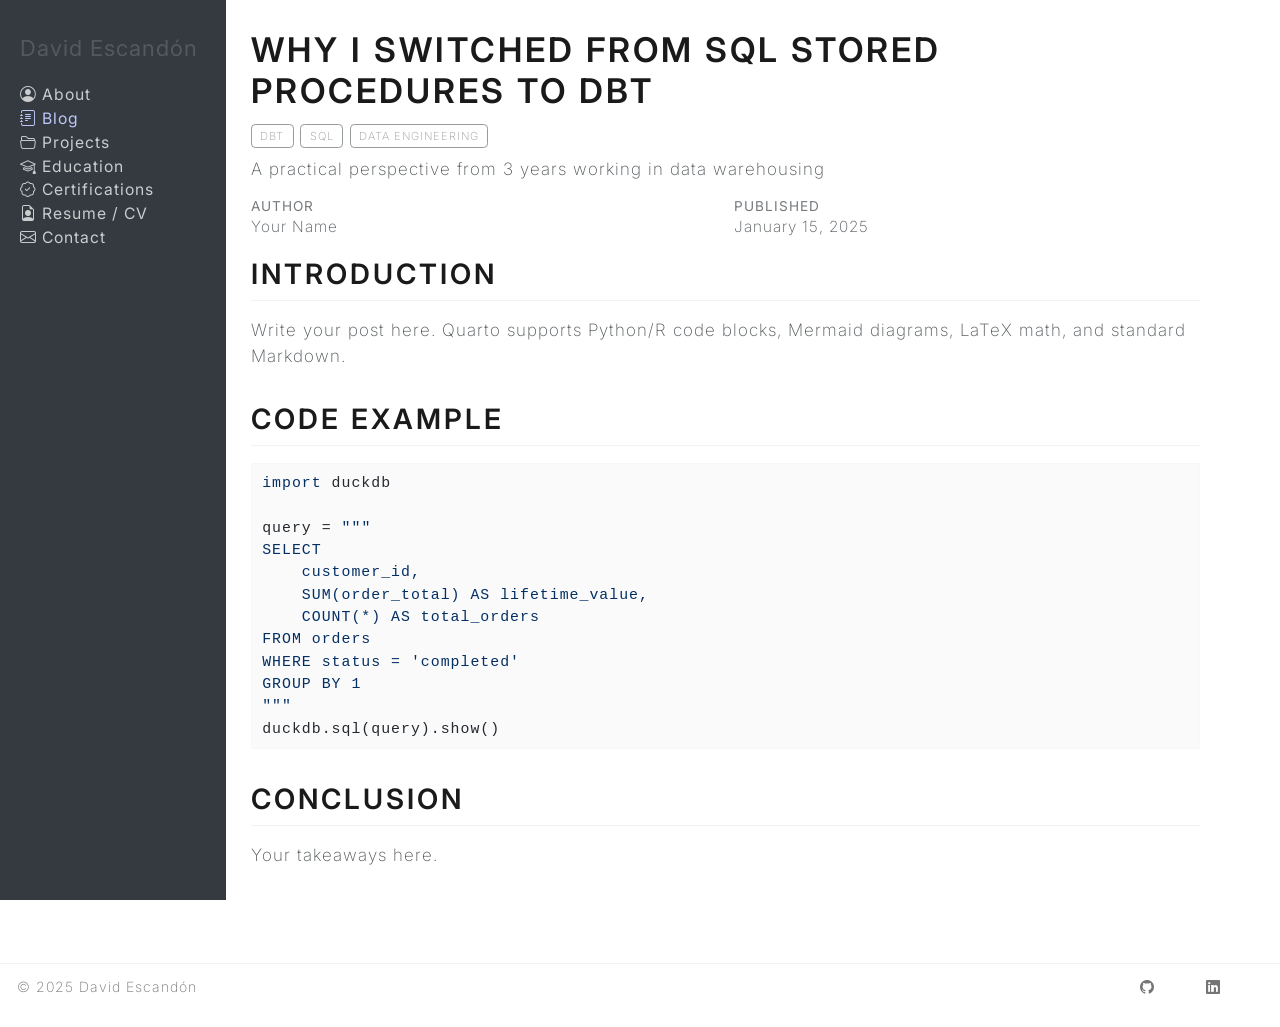
==== blog/index.html @ 57369915 "Built site for gh-pages" ====
<!DOCTYPE html>
<html xmlns="http://www.w3.org/1999/xhtml" lang="en" xml:lang="en"><head>

<meta charset="utf-8">
<meta name="generator" content="quarto-1.9.37">

<meta name="viewport" content="width=device-width, initial-scale=1.0, user-scalable=yes">

<meta name="author" content="Your Name">
<meta name="dcterms.date" content="2025-01-15">
<meta name="description" content="A practical perspective from 3 years working in data warehousing">

<title>Why I Switched from SQL Stored Procedures to dbt – David Escandón</title>
<style>
/* Default styles provided by pandoc.
** See https://pandoc.org/MANUAL.html#variables-for-html for config info.
*/
code{white-space: pre-wrap;}
span.smallcaps{font-variant: small-caps;}
div.columns{display: flex; gap: min(4vw, 1.5em);}
div.column{flex: auto; overflow-x: auto;}
div.hanging-indent{margin-left: 1.5em; text-indent: -1.5em;}
ul.task-list{list-style: none;}
ul.task-list li input[type="checkbox"] {
  width: 0.8em;
  margin: 0 0.8em 0.2em -1em; /* quarto-specific, see https://github.com/quarto-dev/quarto-cli/issues/4556 */ 
  vertical-align: middle;
}
/* CSS for syntax highlighting */
html { -webkit-text-size-adjust: 100%; }
pre > code.sourceCode { white-space: pre; position: relative; }
pre > code.sourceCode > span { display: inline-block; line-height: 1.25; }
pre > code.sourceCode > span:empty { height: 1.2em; }
.sourceCode { overflow: visible; }
code.sourceCode > span { color: inherit; text-decoration: inherit; }
div.sourceCode { margin: 1em 0; }
pre.sourceCode { margin: 0; }
@media screen {
div.sourceCode { overflow: auto; }
}
@media print {
pre > code.sourceCode { white-space: pre-wrap; }
pre > code.sourceCode > span { text-indent: -5em; padding-left: 5em; }
}
pre.numberSource code
  { counter-reset: source-line 0; }
pre.numberSource code > span
  { position: relative; left: -4em; counter-increment: source-line; }
pre.numberSource code > span > a:first-child::before
  { content: counter(source-line);
    position: relative; left: -1em; text-align: right; vertical-align: baseline;
    border: none; display: inline-block;
    -webkit-touch-callout: none; -webkit-user-select: none;
    -khtml-user-select: none; -moz-user-select: none;
    -ms-user-select: none; user-select: none;
    padding: 0 4px; width: 4em;
  }
pre.numberSource { margin-left: 3em;  padding-left: 4px; }
div.sourceCode
  {   }
@media screen {
pre > code.sourceCode > span > a:first-child::before { text-decoration: underline; }
}
</style>


<script src="../site_libs/quarto-nav/quarto-nav.js"></script>
<script src="../site_libs/quarto-nav/headroom.min.js"></script>
<script src="../site_libs/clipboard/clipboard.min.js"></script>
<script src="../site_libs/quarto-search/autocomplete.umd.js"></script>
<script src="../site_libs/quarto-search/fuse.min.js"></script>
<script src="../site_libs/quarto-search/quarto-search.js"></script>
<meta name="quarto:offset" content="../">
<link href="../assets/img/favicon.ico" rel="icon">
<script src="../site_libs/quarto-html/quarto.js" type="module"></script>
<script src="../site_libs/quarto-html/tabsets/tabsets.js" type="module"></script>
<script src="../site_libs/quarto-html/popper.min.js"></script>
<script src="../site_libs/quarto-html/tippy.umd.min.js"></script>
<script src="../site_libs/quarto-html/anchor.min.js"></script>
<link href="../site_libs/quarto-html/tippy.css" rel="stylesheet">
<link href="../site_libs/quarto-html/quarto-syntax-highlighting-acf12a64177840b8d86f2d4f01b2e9fb.css" rel="stylesheet" id="quarto-text-highlighting-styles">
<script src="../site_libs/bootstrap/bootstrap.min.js"></script>
<link href="../site_libs/bootstrap/bootstrap-icons.css" rel="stylesheet">
<link href="../site_libs/bootstrap/bootstrap-f2866c8a03bc882b912ad53b33cc07be.min.css" rel="stylesheet" append-hash="true" id="quarto-bootstrap" data-mode="light">
<script id="quarto-search-options" type="application/json">{
  "location": "sidebar",
  "copy-button": false,
  "collapse-after": 3,
  "panel-placement": "start",
  "type": "textbox",
  "limit": 50,
  "keyboard-shortcut": [
    "f",
    "/",
    "s"
  ],
  "show-item-context": false,
  "language": {
    "search-no-results-text": "No results",
    "search-matching-documents-text": "matching documents",
    "search-copy-link-title": "Copy link to search",
    "search-hide-matches-text": "Hide additional matches",
    "search-more-match-text": "more match in this document",
    "search-more-matches-text": "more matches in this document",
    "search-clear-button-title": "Clear",
    "search-text-placeholder": "",
    "search-detached-cancel-button-title": "Cancel",
    "search-submit-button-title": "Submit",
    "search-label": "Search"
  }
}</script>


<link rel="stylesheet" href="../assets/css/styles.css">
</head>

<body class="nav-sidebar docked fullcontent quarto-light">

<div id="quarto-search-results"></div>
  <header id="quarto-header" class="headroom fixed-top">
  <nav class="quarto-secondary-nav">
    <div class="container-fluid d-flex">
      <button type="button" class="quarto-btn-toggle btn" data-bs-toggle="collapse" role="button" data-bs-target=".quarto-sidebar-collapse-item" aria-controls="quarto-sidebar" aria-expanded="false" aria-label="Toggle sidebar navigation" onclick="if (window.quartoToggleHeadroom) { window.quartoToggleHeadroom(); }">
        <i class="bi bi-layout-text-sidebar-reverse"></i>
      </button>
        <nav class="quarto-page-breadcrumbs" aria-label="breadcrumb"><ol class="breadcrumb"><li class="breadcrumb-item"><a href="../blog/index.html">Blog</a></li></ol></nav>
        <a class="flex-grow-1" role="navigation" data-bs-toggle="collapse" data-bs-target=".quarto-sidebar-collapse-item" aria-controls="quarto-sidebar" aria-expanded="false" aria-label="Toggle sidebar navigation" onclick="if (window.quartoToggleHeadroom) { window.quartoToggleHeadroom(); }">      
        </a>
    </div>
  </nav>
</header>
<!-- content -->
<div id="quarto-content" class="quarto-container page-columns page-rows-contents page-layout-article">
<!-- sidebar -->
  <nav id="quarto-sidebar" class="sidebar collapse collapse-horizontal quarto-sidebar-collapse-item sidebar-navigation docked overflow-auto">
    <div class="pt-lg-2 mt-2 text-left sidebar-header">
    <div class="sidebar-title mb-0 py-0">
      <a href="../">David Escandón</a> 
    </div>
      </div>
    <div class="sidebar-menu-container"> 
    <ul class="list-unstyled mt-1">
        <li class="sidebar-item">
  <div class="sidebar-item-container"> 
  <a href="../index.html" class="sidebar-item-text sidebar-link"><i class="bi bi-person-circle" role="img">
</i> 
 <span class="menu-text">About</span></a>
  </div>
</li>
        <li class="sidebar-item">
  <div class="sidebar-item-container"> 
  <a href="../blog/index.html" class="sidebar-item-text sidebar-link active"><i class="bi bi-journal-text" role="img">
</i> 
 <span class="menu-text">Blog</span></a>
  </div>
</li>
        <li class="sidebar-item">
  <div class="sidebar-item-container"> 
  <a href="../projects/index.html" class="sidebar-item-text sidebar-link"><i class="bi bi-folder2-open" role="img">
</i> 
 <span class="menu-text">Projects</span></a>
  </div>
</li>
        <li class="sidebar-item">
  <div class="sidebar-item-container"> 
  <a href="../education.html" class="sidebar-item-text sidebar-link"><i class="bi bi-mortarboard" role="img">
</i> 
 <span class="menu-text">Education</span></a>
  </div>
</li>
        <li class="sidebar-item">
  <div class="sidebar-item-container"> 
  <a href="../certifications.html" class="sidebar-item-text sidebar-link"><i class="bi bi-patch-check" role="img">
</i> 
 <span class="menu-text">Certifications</span></a>
  </div>
</li>
        <li class="sidebar-item">
  <div class="sidebar-item-container"> 
  <a href="../resume.html" class="sidebar-item-text sidebar-link"><i class="bi bi-file-earmark-person" role="img">
</i> 
 <span class="menu-text">Resume / CV</span></a>
  </div>
</li>
        <li class="sidebar-item">
  <div class="sidebar-item-container"> 
  <a href="../contact.html" class="sidebar-item-text sidebar-link"><i class="bi bi-envelope" role="img">
</i> 
 <span class="menu-text">Contact</span></a>
  </div>
</li>
    </ul>
    </div>
</nav>
<div id="quarto-sidebar-glass" class="quarto-sidebar-collapse-item" data-bs-toggle="collapse" data-bs-target=".quarto-sidebar-collapse-item"></div>
<!-- margin-sidebar -->
    
<!-- main -->
<main class="content" id="quarto-document-content">

<header id="title-block-header" class="quarto-title-block default">
<div class="quarto-title">
<h1 class="title">Why I Switched from SQL Stored Procedures to dbt</h1>
  <div class="quarto-categories">
    <div class="quarto-category">dbt</div>
    <div class="quarto-category">SQL</div>
    <div class="quarto-category">Data Engineering</div>
  </div>
  </div>

<div>
  <div class="description">
    A practical perspective from 3 years working in data warehousing
  </div>
</div>


<div class="quarto-title-meta">

    <div>
    <div class="quarto-title-meta-heading">Author</div>
    <div class="quarto-title-meta-contents">
             <p>Your Name </p>
          </div>
  </div>
    
    <div>
    <div class="quarto-title-meta-heading">Published</div>
    <div class="quarto-title-meta-contents">
      <p class="date">January 15, 2025</p>
    </div>
  </div>
  
    
  </div>
  


</header>


<section id="introduction" class="level2">
<h2 class="anchored" data-anchor-id="introduction">Introduction</h2>
<p>Write your post here. Quarto supports Python/R code blocks, Mermaid diagrams, LaTeX math, and standard Markdown.</p>
</section>
<section id="code-example" class="level2">
<h2 class="anchored" data-anchor-id="code-example">Code Example</h2>
<div class="code-copy-outer-scaffold"><div class="sourceCode" id="cb1"><pre class="sourceCode python code-with-copy"><code class="sourceCode python"><span id="cb1-1"><a href="#cb1-1" aria-hidden="true" tabindex="-1"></a><span class="im">import</span> duckdb</span>
<span id="cb1-2"><a href="#cb1-2" aria-hidden="true" tabindex="-1"></a></span>
<span id="cb1-3"><a href="#cb1-3" aria-hidden="true" tabindex="-1"></a>query <span class="op">=</span> <span class="st">"""</span></span>
<span id="cb1-4"><a href="#cb1-4" aria-hidden="true" tabindex="-1"></a><span class="st">SELECT</span></span>
<span id="cb1-5"><a href="#cb1-5" aria-hidden="true" tabindex="-1"></a><span class="st">    customer_id,</span></span>
<span id="cb1-6"><a href="#cb1-6" aria-hidden="true" tabindex="-1"></a><span class="st">    SUM(order_total) AS lifetime_value,</span></span>
<span id="cb1-7"><a href="#cb1-7" aria-hidden="true" tabindex="-1"></a><span class="st">    COUNT(*) AS total_orders</span></span>
<span id="cb1-8"><a href="#cb1-8" aria-hidden="true" tabindex="-1"></a><span class="st">FROM orders</span></span>
<span id="cb1-9"><a href="#cb1-9" aria-hidden="true" tabindex="-1"></a><span class="st">WHERE status = 'completed'</span></span>
<span id="cb1-10"><a href="#cb1-10" aria-hidden="true" tabindex="-1"></a><span class="st">GROUP BY 1</span></span>
<span id="cb1-11"><a href="#cb1-11" aria-hidden="true" tabindex="-1"></a><span class="st">"""</span></span>
<span id="cb1-12"><a href="#cb1-12" aria-hidden="true" tabindex="-1"></a>duckdb.sql(query).show()</span></code></pre></div><button title="Copy to Clipboard" class="code-copy-button"><i class="bi"></i></button></div>
</section>
<section id="conclusion" class="level2">
<h2 class="anchored" data-anchor-id="conclusion">Conclusion</h2>
<p>Your takeaways here.</p>


</section>

</main> <!-- /main -->
<script id="quarto-html-after-body" type="application/javascript">
  window.document.addEventListener("DOMContentLoaded", function (event) {
    const icon = "";
    const anchorJS = new window.AnchorJS();
    anchorJS.options = {
      placement: 'right',
      icon: icon
    };
    anchorJS.add('.anchored');
    const isCodeAnnotation = (el) => {
      for (const clz of el.classList) {
        if (clz.startsWith('code-annotation-')) {                     
          return true;
        }
      }
      return false;
    }
    const onCopySuccess = function(e) {
      // button target
      const button = e.trigger;
      // don't keep focus
      button.blur();
      // flash "checked"
      button.classList.add('code-copy-button-checked');
      var currentTitle = button.getAttribute("title");
      button.setAttribute("title", "Copied!");
      let tooltip;
      if (window.bootstrap) {
        button.setAttribute("data-bs-toggle", "tooltip");
        button.setAttribute("data-bs-placement", "left");
        button.setAttribute("data-bs-title", "Copied!");
        tooltip = new bootstrap.Tooltip(button, 
          { trigger: "manual", 
            customClass: "code-copy-button-tooltip",
            offset: [0, -8]});
        tooltip.show();    
      }
      setTimeout(function() {
        if (tooltip) {
          tooltip.hide();
          button.removeAttribute("data-bs-title");
          button.removeAttribute("data-bs-toggle");
          button.removeAttribute("data-bs-placement");
        }
        button.setAttribute("title", currentTitle);
        button.classList.remove('code-copy-button-checked');
      }, 1000);
      // clear code selection
      e.clearSelection();
    }
    const getTextToCopy = function(trigger) {
      const outerScaffold = trigger.parentElement.cloneNode(true);
      const codeEl = outerScaffold.querySelector('code');
      for (const childEl of codeEl.children) {
        if (isCodeAnnotation(childEl)) {
          childEl.remove();
        }
      }
      return codeEl.innerText;
    }
    const clipboard = new window.ClipboardJS('.code-copy-button:not([data-in-quarto-modal])', {
      text: getTextToCopy
    });
    clipboard.on('success', onCopySuccess);
    if (window.document.getElementById('quarto-embedded-source-code-modal')) {
      const clipboardModal = new window.ClipboardJS('.code-copy-button[data-in-quarto-modal]', {
        text: getTextToCopy,
        container: window.document.getElementById('quarto-embedded-source-code-modal')
      });
      clipboardModal.on('success', onCopySuccess);
    }
      var localhostRegex = new RegExp(/^(?:http|https):\/\/localhost\:?[0-9]*\//);
      var mailtoRegex = new RegExp(/^mailto:/);
        var filterRegex = new RegExp("https:\/\/descandon88\.github\.io\/descandon\/");
      var isInternal = (href) => {
          return filterRegex.test(href) || localhostRegex.test(href) || mailtoRegex.test(href);
      }
      // Inspect non-navigation links and adorn them if external
     var links = window.document.querySelectorAll('a[href]:not(.nav-link):not(.navbar-brand):not(.toc-action):not(.sidebar-link):not(.sidebar-item-toggle):not(.pagination-link):not(.no-external):not([aria-hidden]):not(.dropdown-item):not(.quarto-navigation-tool):not(.about-link)');
      for (var i=0; i<links.length; i++) {
        const link = links[i];
        if (!isInternal(link.href)) {
          // undo the damage that might have been done by quarto-nav.js in the case of
          // links that we want to consider external
          if (link.dataset.originalHref !== undefined) {
            link.href = link.dataset.originalHref;
          }
        }
      }
    function tippyHover(el, contentFn, onTriggerFn, onUntriggerFn) {
      const config = {
        allowHTML: true,
        maxWidth: 500,
        delay: 100,
        arrow: false,
        appendTo: function(el) {
            return el.parentElement;
        },
        interactive: true,
        interactiveBorder: 10,
        theme: 'quarto',
        placement: 'bottom-start',
      };
      if (contentFn) {
        config.content = contentFn;
      }
      if (onTriggerFn) {
        config.onTrigger = onTriggerFn;
      }
      if (onUntriggerFn) {
        config.onUntrigger = onUntriggerFn;
      }
      window.tippy(el, config); 
    }
    const noterefs = window.document.querySelectorAll('a[role="doc-noteref"]');
    for (var i=0; i<noterefs.length; i++) {
      const ref = noterefs[i];
      tippyHover(ref, function() {
        // use id or data attribute instead here
        let href = ref.getAttribute('data-footnote-href') || ref.getAttribute('href');
        try { href = new URL(href).hash; } catch {}
        const id = href.replace(/^#\/?/, "");
        const note = window.document.getElementById(id);
        if (note) {
          return note.innerHTML;
        } else {
          return "";
        }
      });
    }
    const xrefs = window.document.querySelectorAll('a.quarto-xref');
    const processXRef = (id, note) => {
      // Strip column container classes
      const stripColumnClz = (el) => {
        el.classList.remove("page-full", "page-columns");
        if (el.children) {
          for (const child of el.children) {
            stripColumnClz(child);
          }
        }
      }
      stripColumnClz(note)
      if (id === null || id.startsWith('sec-')) {
        // Special case sections, only their first couple elements
        const container = document.createElement("div");
        if (note.children && note.children.length > 2) {
          container.appendChild(note.children[0].cloneNode(true));
          for (let i = 1; i < note.children.length; i++) {
            const child = note.children[i];
            if (child.tagName === "P" && child.innerText === "") {
              continue;
            } else {
              container.appendChild(child.cloneNode(true));
              break;
            }
          }
          if (window.Quarto?.typesetMath) {
            window.Quarto.typesetMath(container);
          }
          return container.innerHTML
        } else {
          if (window.Quarto?.typesetMath) {
            window.Quarto.typesetMath(note);
          }
          return note.innerHTML;
        }
      } else {
        // Remove any anchor links if they are present
        const anchorLink = note.querySelector('a.anchorjs-link');
        if (anchorLink) {
          anchorLink.remove();
        }
        if (window.Quarto?.typesetMath) {
          window.Quarto.typesetMath(note);
        }
        if (note.classList.contains("callout")) {
          return note.outerHTML;
        } else {
          return note.innerHTML;
        }
      }
    }
    for (var i=0; i<xrefs.length; i++) {
      const xref = xrefs[i];
      tippyHover(xref, undefined, function(instance) {
        instance.disable();
        let url = xref.getAttribute('href');
        let hash = undefined; 
        if (url.startsWith('#')) {
          hash = url;
        } else {
          try { hash = new URL(url).hash; } catch {}
        }
        if (hash) {
          const id = hash.replace(/^#\/?/, "");
          const note = window.document.getElementById(id);
          if (note !== null) {
            try {
              const html = processXRef(id, note.cloneNode(true));
              instance.setContent(html);
            } finally {
              instance.enable();
              instance.show();
            }
          } else {
            // See if we can fetch this
            fetch(url.split('#')[0])
            .then(res => res.text())
            .then(html => {
              const parser = new DOMParser();
              const htmlDoc = parser.parseFromString(html, "text/html");
              const note = htmlDoc.getElementById(id);
              if (note !== null) {
                const html = processXRef(id, note);
                instance.setContent(html);
              } 
            }).finally(() => {
              instance.enable();
              instance.show();
            });
          }
        } else {
          // See if we can fetch a full url (with no hash to target)
          // This is a special case and we should probably do some content thinning / targeting
          fetch(url)
          .then(res => res.text())
          .then(html => {
            const parser = new DOMParser();
            const htmlDoc = parser.parseFromString(html, "text/html");
            const note = htmlDoc.querySelector('main.content');
            if (note !== null) {
              // This should only happen for chapter cross references
              // (since there is no id in the URL)
              // remove the first header
              if (note.children.length > 0 && note.children[0].tagName === "HEADER") {
                note.children[0].remove();
              }
              const html = processXRef(null, note);
              instance.setContent(html);
            } 
          }).finally(() => {
            instance.enable();
            instance.show();
          });
        }
      }, function(instance) {
      });
    }
        let selectedAnnoteEl;
        const selectorForAnnotation = ( cell, annotation) => {
          let cellAttr = 'data-code-cell="' + cell + '"';
          let lineAttr = 'data-code-annotation="' +  annotation + '"';
          const selector = 'span[' + cellAttr + '][' + lineAttr + ']';
          return selector;
        }
        const selectCodeLines = (annoteEl) => {
          const doc = window.document;
          const targetCell = annoteEl.getAttribute("data-target-cell");
          const targetAnnotation = annoteEl.getAttribute("data-target-annotation");
          const annoteSpan = window.document.querySelector(selectorForAnnotation(targetCell, targetAnnotation));
          const lines = annoteSpan.getAttribute("data-code-lines").split(",");
          const lineIds = lines.map((line) => {
            return targetCell + "-" + line;
          })
          let top = null;
          let height = null;
          let parent = null;
          if (lineIds.length > 0) {
              //compute the position of the single el (top and bottom and make a div)
              const el = window.document.getElementById(lineIds[0]);
              top = el.offsetTop;
              height = el.offsetHeight;
              parent = el.parentElement.parentElement;
            if (lineIds.length > 1) {
              const lastEl = window.document.getElementById(lineIds[lineIds.length - 1]);
              const bottom = lastEl.offsetTop + lastEl.offsetHeight;
              height = bottom - top;
            }
            if (top !== null && height !== null && parent !== null) {
              // cook up a div (if necessary) and position it 
              let div = window.document.getElementById("code-annotation-line-highlight");
              if (div === null) {
                div = window.document.createElement("div");
                div.setAttribute("id", "code-annotation-line-highlight");
                div.style.position = 'absolute';
                parent.appendChild(div);
              }
              div.style.top = top - 2 + "px";
              div.style.height = height + 4 + "px";
              div.style.left = 0;
              let gutterDiv = window.document.getElementById("code-annotation-line-highlight-gutter");
              if (gutterDiv === null) {
                gutterDiv = window.document.createElement("div");
                gutterDiv.setAttribute("id", "code-annotation-line-highlight-gutter");
                gutterDiv.style.position = 'absolute';
                const codeCell = window.document.getElementById(targetCell);
                const gutter = codeCell.querySelector('.code-annotation-gutter');
                gutter.appendChild(gutterDiv);
              }
              gutterDiv.style.top = top - 2 + "px";
              gutterDiv.style.height = height + 4 + "px";
            }
            selectedAnnoteEl = annoteEl;
          }
        };
        const unselectCodeLines = () => {
          const elementsIds = ["code-annotation-line-highlight", "code-annotation-line-highlight-gutter"];
          elementsIds.forEach((elId) => {
            const div = window.document.getElementById(elId);
            if (div) {
              div.remove();
            }
          });
          selectedAnnoteEl = undefined;
        };
          // Handle positioning of the toggle
      window.addEventListener(
        "resize",
        throttle(() => {
          elRect = undefined;
          if (selectedAnnoteEl) {
            selectCodeLines(selectedAnnoteEl);
          }
        }, 10)
      );
      function throttle(fn, ms) {
      let throttle = false;
      let timer;
        return (...args) => {
          if(!throttle) { // first call gets through
              fn.apply(this, args);
              throttle = true;
          } else { // all the others get throttled
              if(timer) clearTimeout(timer); // cancel #2
              timer = setTimeout(() => {
                fn.apply(this, args);
                timer = throttle = false;
              }, ms);
          }
        };
      }
        // Attach click handler to the DT
        const annoteDls = window.document.querySelectorAll('dt[data-target-cell]');
        for (const annoteDlNode of annoteDls) {
          annoteDlNode.addEventListener('click', (event) => {
            const clickedEl = event.target;
            if (clickedEl !== selectedAnnoteEl) {
              unselectCodeLines();
              const activeEl = window.document.querySelector('dt[data-target-cell].code-annotation-active');
              if (activeEl) {
                activeEl.classList.remove('code-annotation-active');
              }
              selectCodeLines(clickedEl);
              clickedEl.classList.add('code-annotation-active');
            } else {
              // Unselect the line
              unselectCodeLines();
              clickedEl.classList.remove('code-annotation-active');
            }
          });
        }
    const findCites = (el) => {
      const parentEl = el.parentElement;
      if (parentEl) {
        const cites = parentEl.dataset.cites;
        if (cites) {
          return {
            el,
            cites: cites.split(' ')
          };
        } else {
          return findCites(el.parentElement)
        }
      } else {
        return undefined;
      }
    };
    var bibliorefs = window.document.querySelectorAll('a[role="doc-biblioref"]');
    for (var i=0; i<bibliorefs.length; i++) {
      const ref = bibliorefs[i];
      const citeInfo = findCites(ref);
      if (citeInfo) {
        tippyHover(citeInfo.el, function() {
          var popup = window.document.createElement('div');
          citeInfo.cites.forEach(function(cite) {
            var citeDiv = window.document.createElement('div');
            citeDiv.classList.add('hanging-indent');
            citeDiv.classList.add('csl-entry');
            var biblioDiv = window.document.getElementById('ref-' + cite);
            if (biblioDiv) {
              citeDiv.innerHTML = biblioDiv.innerHTML;
            }
            popup.appendChild(citeDiv);
          });
          return popup.innerHTML;
        });
      }
    }
  });
  </script>
</div> <!-- /content -->
<footer class="footer">
  <div class="nav-footer">
    <div class="nav-footer-left">
<p>© 2025 David Escandón</p>
</div>   
    <div class="nav-footer-center">
      &nbsp;
    </div>
    <div class="nav-footer-right">
      <ul class="footer-items list-unstyled">
    <li class="nav-item compact">
    <a class="nav-link" href="https://github.com/daescandon88">
      <i class="bi bi-github" role="img">
</i> 
    </a>
  </li>  
    <li class="nav-item compact">
    <a class="nav-link" href="https://www.linkedin.com/in/davidescandonv">
      <i class="bi bi-linkedin" role="img">
</i> 
    </a>
  </li>  
</ul>
    </div>
  </div>
</footer>




</body></html>
---- site_libs/quarto-html/tippy.css ----
.tippy-box[data-animation=fade][data-state=hidden]{opacity:0}[data-tippy-root]{max-width:calc(100vw - 10px)}.tippy-box{position:relative;background-color:#333;color:#fff;border-radius:4px;font-size:14px;line-height:1.4;white-space:normal;outline:0;transition-property:transform,visibility,opacity}.tippy-box[data-placement^=top]>.tippy-arrow{bottom:0}.tippy-box[data-placement^=top]>.tippy-arrow:before{bottom:-7px;left:0;border-width:8px 8px 0;border-top-color:initial;transform-origin:center top}.tippy-box[data-placement^=bottom]>.tippy-arrow{top:0}.tippy-box[data-placement^=bottom]>.tippy-arrow:before{top:-7px;left:0;border-width:0 8px 8px;border-bottom-color:initial;transform-origin:center bottom}.tippy-box[data-placement^=left]>.tippy-arrow{right:0}.tippy-box[data-placement^=left]>.tippy-arrow:before{border-width:8px 0 8px 8px;border-left-color:initial;right:-7px;transform-origin:center left}.tippy-box[data-placement^=right]>.tippy-arrow{left:0}.tippy-box[data-placement^=right]>.tippy-arrow:before{left:-7px;border-width:8px 8px 8px 0;border-right-color:initial;transform-origin:center right}.tippy-box[data-inertia][data-state=visible]{transition-timing-function:cubic-bezier(.54,1.5,.38,1.11)}.tippy-arrow{width:16px;height:16px;color:#333}.tippy-arrow:before{content:"";position:absolute;border-color:transparent;border-style:solid}.tippy-content{position:relative;padding:5px 9px;z-index:1}
---- site_libs/quarto-html/quarto-syntax-highlighting-acf12a64177840b8d86f2d4f01b2e9fb.css ----
/* quarto syntax highlight colors */
:root {
  --quarto-hl-al-color: #ff5555;
  --quarto-hl-an-color: #6a737d;
  --quarto-hl-at-color: #d73a49;
  --quarto-hl-bn-color: #005cc5;
  --quarto-hl-bu-color: #d73a49;
  --quarto-hl-ch-color: #032f62;
  --quarto-hl-co-color: #6a737d;
  --quarto-hl-cv-color: #6a737d;
  --quarto-hl-cn-color: #005cc5;
  --quarto-hl-cf-color: #d73a49;
  --quarto-hl-dt-color: #d73a49;
  --quarto-hl-dv-color: #005cc5;
  --quarto-hl-do-color: #6a737d;
  --quarto-hl-er-color: #ff5555;
  --quarto-hl-ex-color: #d73a49;
  --quarto-hl-fl-color: #005cc5;
  --quarto-hl-fu-color: #6f42c1;
  --quarto-hl-im-color: #032f62;
  --quarto-hl-in-color: #6a737d;
  --quarto-hl-kw-color: #d73a49;
  --quarto-hl-op-color: #24292e;
  --quarto-hl-pp-color: #d73a49;
  --quarto-hl-re-color: #6a737d;
  --quarto-hl-sc-color: #005cc5;
  --quarto-hl-ss-color: #032f62;
  --quarto-hl-st-color: #032f62;
  --quarto-hl-va-color: #e36209;
  --quarto-hl-vs-color: #032f62;
  --quarto-hl-wa-color: #ff5555;
}

/* other quarto variables */
:root {
  --quarto-font-monospace: SFMono-Regular, Menlo, Monaco, Consolas, "Liberation Mono", "Courier New", monospace;
}

/* syntax highlight based on Pandoc's rules */
pre > code.sourceCode > span {
  color: #24292e;
}

code.sourceCode > span {
  color: #24292e;
}

div.sourceCode,
div.sourceCode pre.sourceCode {
  color: #24292e;
}

/* Normal */
code span {
  color: #24292e;
}

/* Alert */
code span.al {
  font-weight: bold;
  color: #ff5555;
}

/* Annotation */
code span.an {
  color: #6a737d;
}

/* Attribute */
code span.at {
  color: #d73a49;
}

/* BaseN */
code span.bn {
  color: #005cc5;
}

/* BuiltIn */
code span.bu {
  color: #d73a49;
}

/* ControlFlow */
code span.cf {
  color: #d73a49;
}

/* Char */
code span.ch {
  color: #032f62;
}

/* Constant */
code span.cn {
  color: #005cc5;
}

/* Comment */
code span.co {
  color: #6a737d;
}

/* CommentVar */
code span.cv {
  color: #6a737d;
}

/* Documentation */
code span.do {
  color: #6a737d;
}

/* DataType */
code span.dt {
  color: #d73a49;
}

/* DecVal */
code span.dv {
  color: #005cc5;
}

/* Error */
code span.er {
  color: #ff5555;
  text-decoration: underline;
}

/* Extension */
code span.ex {
  font-weight: bold;
  color: #d73a49;
}

/* Float */
code span.fl {
  color: #005cc5;
}

/* Function */
code span.fu {
  color: #6f42c1;
}

/* Import */
code span.im {
  color: #032f62;
}

/* Information */
code span.in {
  color: #6a737d;
}

/* Keyword */
code span.kw {
  color: #d73a49;
}

/* Operator */
code span.op {
  color: #24292e;
}

/* Preprocessor */
code span.pp {
  color: #d73a49;
}

/* RegionMarker */
code span.re {
  color: #6a737d;
}

/* SpecialChar */
code span.sc {
  color: #005cc5;
}

/* SpecialString */
code span.ss {
  color: #032f62;
}

/* String */
code span.st {
  color: #032f62;
}

/* Variable */
code span.va {
  color: #e36209;
}

/* VerbatimString */
code span.vs {
  color: #032f62;
}

/* Warning */
code span.wa {
  color: #ff5555;
}

.prevent-inlining {
  content: "</";
}

/*# sourceMappingURL=e41d78b1f7017e44483b7fefd7a010af.css.map */
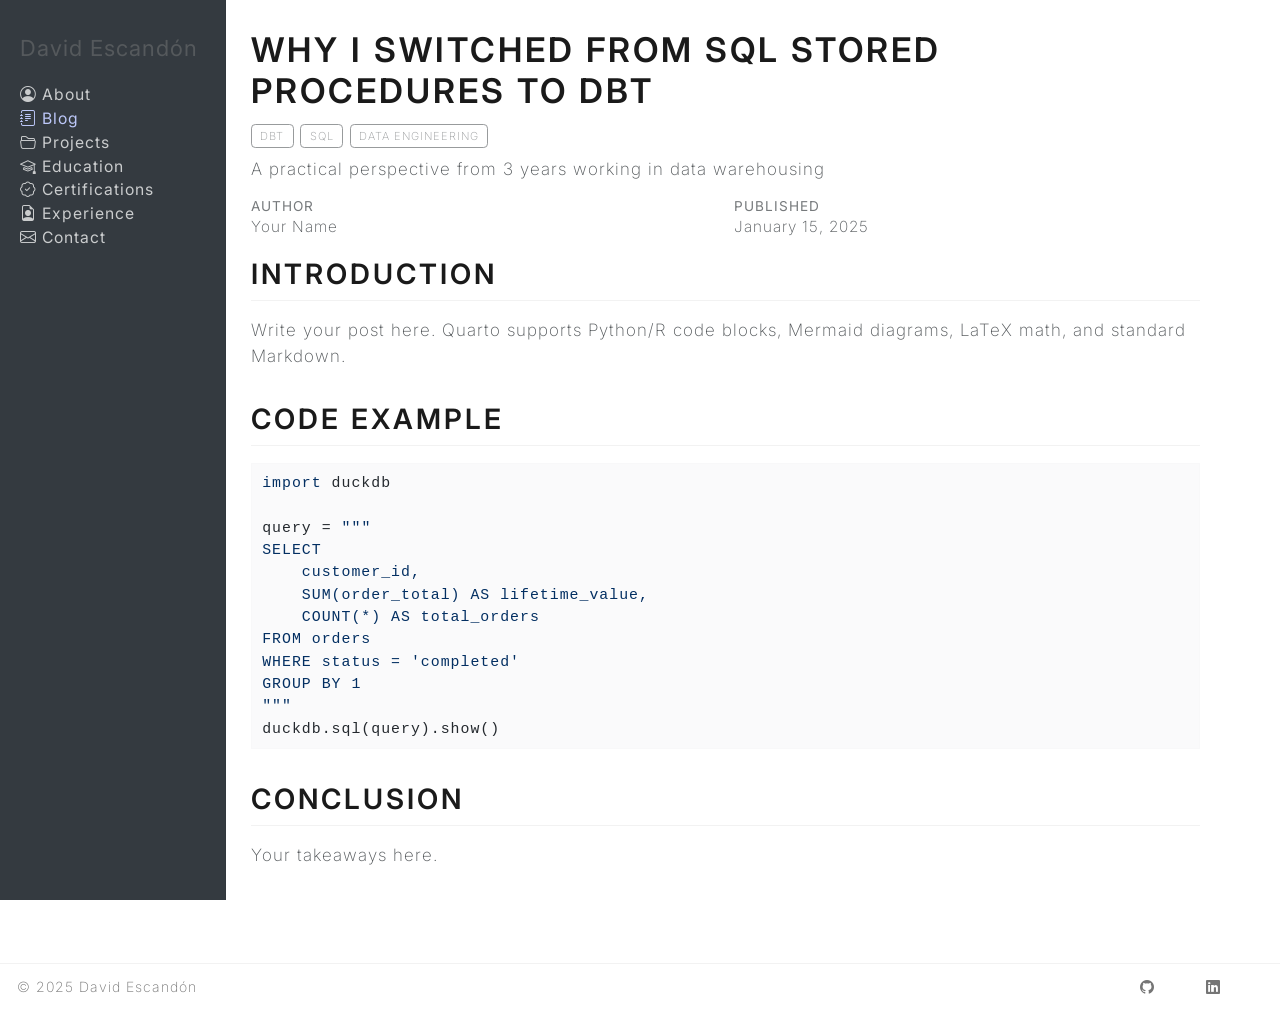
==== commit f23f669b: "Built site for gh-pages" ====
--- a/blog/index.html
+++ b/blog/index.html
@@ -179,7 +179,7 @@
   <div class="sidebar-item-container"> 
   <a href="../resume.html" class="sidebar-item-text sidebar-link"><i class="bi bi-file-earmark-person" role="img">
 </i> 
- <span class="menu-text">Resume / CV</span></a>
+ <span class="menu-text">Experience</span></a>
   </div>
 </li>
         <li class="sidebar-item">
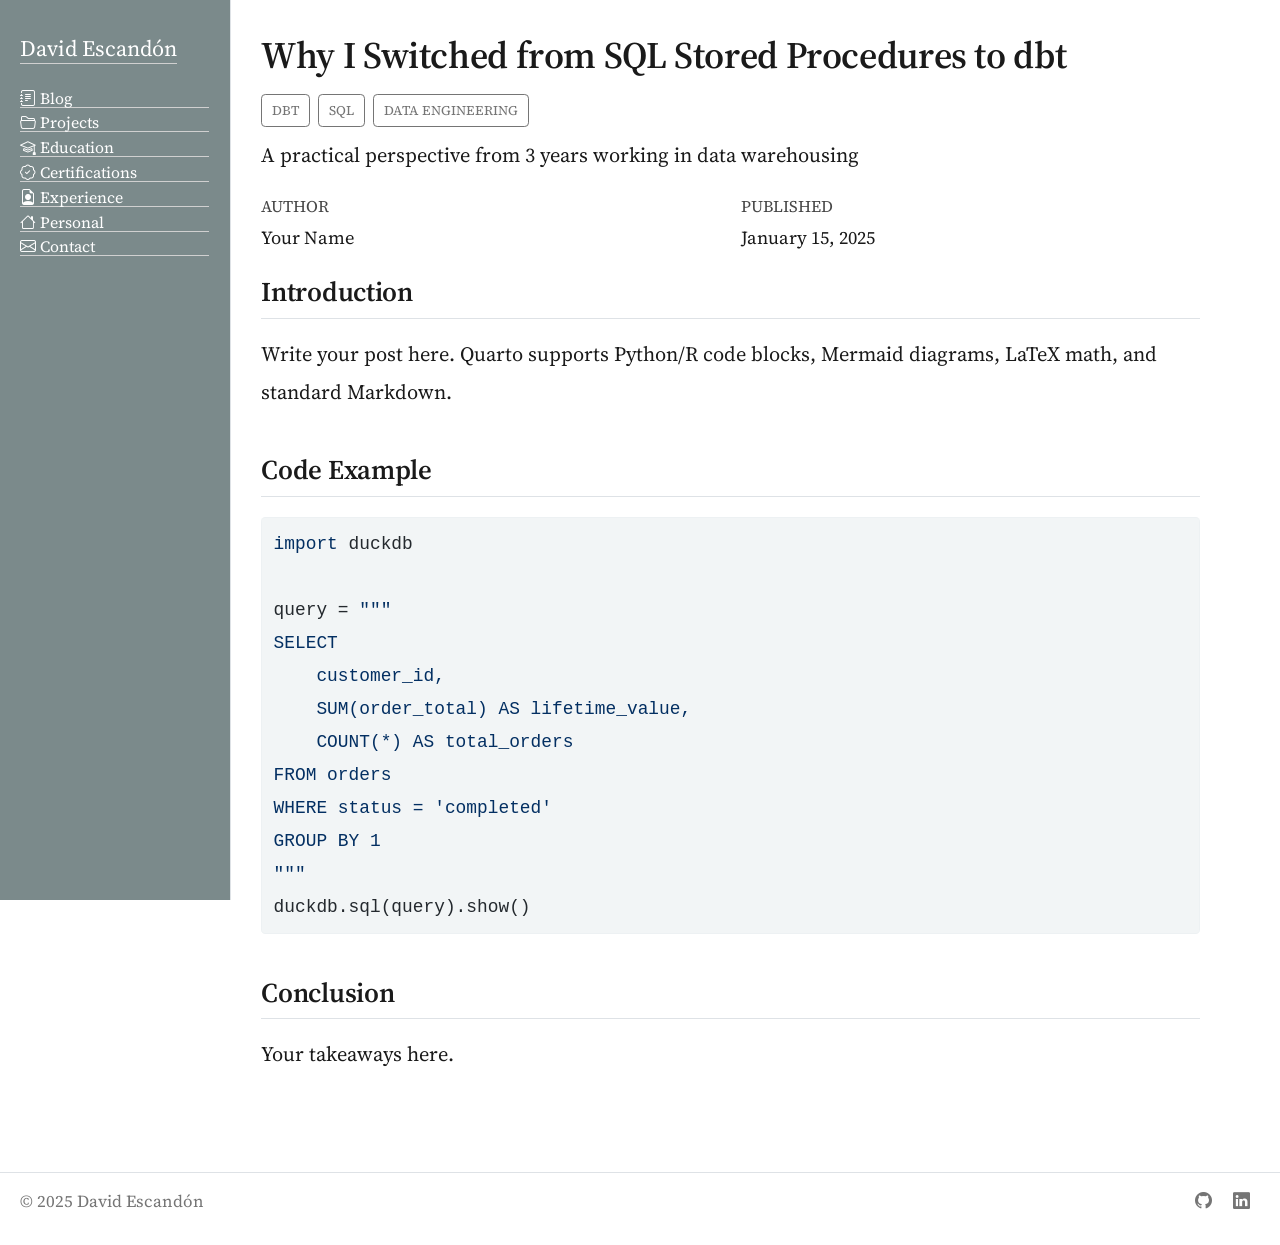
==== commit 4491f29a: "Built site for gh-pages" ====
--- a/blog/index.html
+++ b/blog/index.html
@@ -81,7 +81,7 @@
 <link href="../site_libs/quarto-html/quarto-syntax-highlighting-acf12a64177840b8d86f2d4f01b2e9fb.css" rel="stylesheet" id="quarto-text-highlighting-styles">
 <script src="../site_libs/bootstrap/bootstrap.min.js"></script>
 <link href="../site_libs/bootstrap/bootstrap-icons.css" rel="stylesheet">
-<link href="../site_libs/bootstrap/bootstrap-f2866c8a03bc882b912ad53b33cc07be.min.css" rel="stylesheet" append-hash="true" id="quarto-bootstrap" data-mode="light">
+<link href="../site_libs/bootstrap/bootstrap-5fd6a665f44286b47d79b3a1fd7ce4af.min.css" rel="stylesheet" append-hash="true" id="quarto-bootstrap" data-mode="light">
 <script id="quarto-search-options" type="application/json">{
   "location": "sidebar",
   "copy-button": false,
@@ -142,13 +142,6 @@
     <ul class="list-unstyled mt-1">
         <li class="sidebar-item">
   <div class="sidebar-item-container"> 
-  <a href="../index.html" class="sidebar-item-text sidebar-link"><i class="bi bi-person-circle" role="img">
-</i> 
- <span class="menu-text">About</span></a>
-  </div>
-</li>
-        <li class="sidebar-item">
-  <div class="sidebar-item-container"> 
   <a href="../blog/index.html" class="sidebar-item-text sidebar-link active"><i class="bi bi-journal-text" role="img">
 </i> 
  <span class="menu-text">Blog</span></a>
@@ -180,6 +173,13 @@
   <a href="../resume.html" class="sidebar-item-text sidebar-link"><i class="bi bi-file-earmark-person" role="img">
 </i> 
  <span class="menu-text">Experience</span></a>
+  </div>
+</li>
+        <li class="sidebar-item">
+  <div class="sidebar-item-container"> 
+  <a href="../personal.html" class="sidebar-item-text sidebar-link"><i class="bi bi-house" role="img">
+</i> 
+ <span class="menu-text">Personal</span></a>
   </div>
 </li>
         <li class="sidebar-item">
